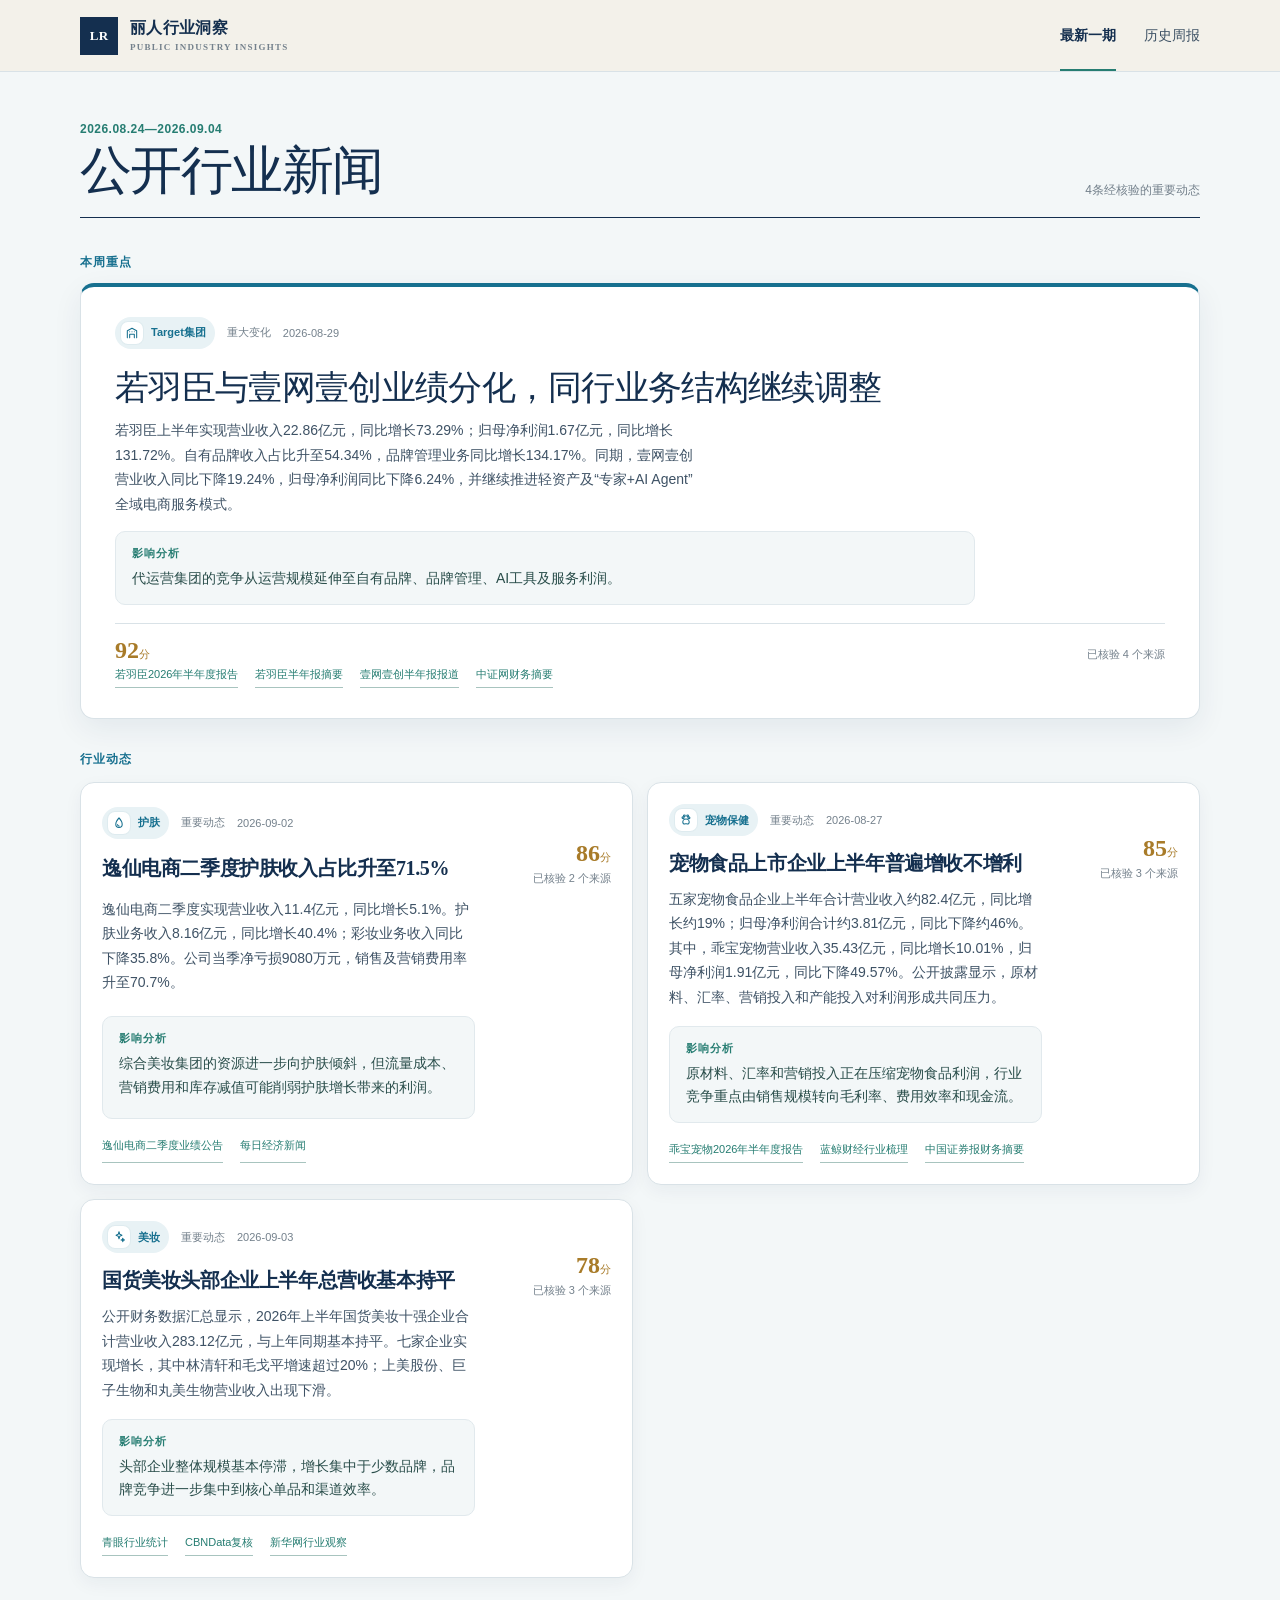
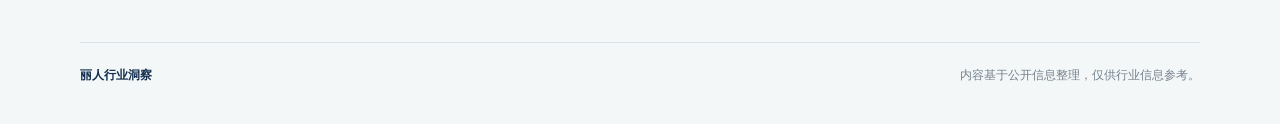
==== index.html @ 3c12c015 "publish: launch industry insights" ====
<!doctype html>
<html lang="zh-CN">
<head>
  <meta charset="utf-8">
  <meta name="viewport" content="width=device-width, initial-scale=1">
  <meta name="description" content="丽人行业洞察：美妆、护肤、宠物保健、Target集团及电商AI公开行业信息。">
  <title>丽人行业洞察</title>
  <link rel="stylesheet" href="assets/styles.css">
</head>
<body>
  <header class="site-header">
    <a class="brand" href="#latest" aria-label="丽人行业洞察首页"><span class="brand-mark">LR</span><span>丽人行业洞察<small>PUBLIC INDUSTRY INSIGHTS</small></span></a>
    <nav aria-label="主导航"><a href="#latest" data-route="latest">最新一期</a><a href="#history" data-route="history">历史周报</a></nav>
  </header>
  <main id="content" tabindex="-1"></main>
  <footer><span>丽人行业洞察</span><p>内容基于公开信息整理，仅供行业信息参考。</p></footer>
  <script type="module" src="assets/app.js"></script>
</body>
</html>
---- assets/styles.css ----
:root{--ink:#142f4f;--body:#3e5265;--muted:#74818c;--paper:#f3f7f8;--surface:#fff;--line:#d9e2e7;--blue:#17708f;--blue-soft:#e8f2f5;--teal:#267d72;--teal-soft:#e9f3f1;--amber:#a87b29;--radius:14px;--max:1120px;color-scheme:light}
*{box-sizing:border-box}html{background:var(--paper);scroll-behavior:smooth;overflow-x:hidden}body{margin:0;background:var(--paper);color:var(--ink);font-family:"Microsoft YaHei","PingFang SC",sans-serif;overflow-x:hidden}::selection{background:#cfe0dc;color:var(--ink)}
a{color:inherit}.site-header{height:72px;padding:0 max(24px,calc((100vw - var(--max))/2));display:flex;align-items:center;justify-content:space-between;border-bottom:1px solid var(--line);background:rgba(244,241,234,.96);position:sticky;top:0;z-index:10}.brand{display:flex;gap:12px;align-items:center;text-decoration:none;font-weight:800;letter-spacing:.02em}.brand-mark{display:grid;place-items:center;width:38px;height:38px;background:var(--ink);color:#fff;font-family:Georgia,serif;font-size:13px}.brand small{display:block;margin-top:3px;font:600 9px/1.2 Georgia,serif;letter-spacing:.14em;color:var(--muted)}
nav{display:flex;height:100%;gap:28px}nav a{display:flex;align-items:center;min-height:44px;text-decoration:none;font-size:14px;color:var(--body);position:relative}nav a:hover{color:var(--teal)}nav a.active{color:var(--ink);font-weight:700}nav a.active:after{content:"";position:absolute;left:0;right:0;bottom:0;height:2px;background:var(--teal)}
main{width:min(var(--max),calc(100% - 40px));min-height:72vh;margin:0 auto;padding:48px 0 64px}.issue-heading{display:grid;grid-template-columns:1fr auto;gap:6px 28px;align-items:end;margin-bottom:36px;padding-bottom:18px;border-bottom:1px solid var(--ink)}.issue-heading h1{grid-column:1;margin:0;font-family:Georgia,"Microsoft YaHei",serif;font-size:clamp(36px,5vw,52px);font-weight:500;line-height:1.05;letter-spacing:-.03em}.issue-heading p{grid-column:2;margin:0;color:var(--muted);font-size:12px;line-height:1.5}.issue-heading .date-range{grid-column:1;grid-row:1;color:var(--teal);font-size:12px;font-weight:700;font-variant-numeric:tabular-nums;letter-spacing:.04em}
.section-label{margin:0 0 12px;color:var(--blue);font-size:12px;font-weight:800;letter-spacing:.08em}.featured-wrap{margin-bottom:32px}.news-card{min-width:0;padding:21px;border:1px solid var(--line);border-radius:var(--radius);background:var(--surface);display:grid;grid-template-columns:minmax(0,1fr) 112px;column-gap:24px;box-shadow:0 6px 18px rgba(20,47,79,.05)}.news-card.featured{display:block;padding:30px 34px;background:var(--surface);border:1px solid var(--line);border-top:4px solid var(--blue);border-radius:var(--radius);box-shadow:0 10px 30px rgba(20,47,79,.07)}.card-meta{grid-column:1/-1;display:flex;flex-wrap:wrap;gap:6px 12px;align-items:center;color:var(--muted);font-size:11px;font-variant-numeric:tabular-nums}.category-badge{display:inline-flex;align-items:center;gap:7px;padding:4px 9px 4px 5px;border-radius:999px;background:var(--blue-soft);color:var(--blue)}.category-icon{width:24px;height:24px;padding:5px;border-radius:8px;background:#fff;box-shadow:inset 0 0 0 1px rgba(23,112,143,.14)}.category{color:inherit;font-weight:800}.news-card h2{grid-column:1;margin:14px 0 9px;font-family:Georgia,"Microsoft YaHei",serif;font-size:20px;font-weight:600;line-height:1.38;letter-spacing:-.02em;text-wrap:balance}.featured h2{max-width:880px;margin-top:18px;font-size:clamp(27px,3vw,34px);font-weight:500;line-height:1.25}.headline-link{text-decoration:none}.headline-link:hover{text-decoration:underline;text-decoration-thickness:1px;text-underline-offset:5px}.news-card>p{grid-column:1;font-size:14px;line-height:1.75;color:var(--body);margin:0 0 15px;max-width:72ch}.featured>p{font-size:14px;max-width:75ch}
.impact{grid-column:1;margin:2px 0 14px;padding:14px 16px;background:var(--paper);border:1px solid #e1e9ed;border-radius:10px}.impact h3{margin:0 0 6px;font-size:11px;letter-spacing:.08em;color:var(--teal)}.impact p{margin:0;color:#294d4a;font-size:14px;line-height:1.65}.featured .impact{max-width:860px}
.card-foot{grid-column:2;grid-row:2/5;align-self:start;display:flex;flex-direction:column;align-items:flex-end;gap:6px;color:var(--muted);font-size:11px}.featured .card-foot{margin-top:18px;padding-top:14px;border-top:1px solid var(--line);flex-direction:row;align-items:baseline;justify-content:space-between}.score{color:var(--amber);font-variant-numeric:tabular-nums}.score strong{font:600 24px/1 Georgia,serif}.sources{grid-column:1;display:flex;gap:7px;flex-wrap:wrap}.sources a{font-size:11px;text-decoration:none;color:var(--teal);padding:5px 0;margin-right:10px;border-bottom:1px solid #a8c4bf;overflow-wrap:anywhere}.sources a:hover{color:var(--ink);border-color:var(--ink)}.news-list{display:grid;grid-template-columns:repeat(2,minmax(0,1fr));gap:14px}.news-list>.section-label{grid-column:1/-1;margin-bottom:0}
.history-list{display:grid;gap:0;border-top:1px solid var(--ink)}.history-row{display:flex;justify-content:space-between;align-items:center;padding:25px 4px;border-bottom:1px solid var(--line);text-decoration:none}.history-row:hover{color:var(--teal)}.history-row span{display:flex;flex-direction:column;gap:7px}.history-row strong{font-family:Georgia,"Microsoft YaHei",serif;font-size:20px;font-weight:600}.history-row small{color:var(--muted)}.history-row em{font-style:normal;color:var(--amber);font-weight:700}.empty{background:var(--surface);padding:72px 30px;text-align:center;color:var(--body);box-shadow:0 12px 40px rgba(19,42,66,.06)}
footer{max-width:var(--max);margin:0 auto;padding:24px 0 40px;border-top:1px solid var(--line);display:flex;justify-content:space-between;color:var(--muted);font-size:12px}footer span{font-weight:800;color:var(--ink)}footer p{margin:0}a:focus-visible{outline:3px solid #d3a441;outline-offset:4px}
@media(max-width:760px){.site-header{height:62px;padding:0 14px}.brand small{display:none}.brand-mark{width:32px;height:32px}nav{gap:14px}nav a{font-size:13px}main{width:min(100% - 24px,var(--max));padding:32px 0 44px}.issue-heading{display:block;margin-bottom:28px;padding-bottom:16px}.issue-heading h1{font-size:34px}.issue-heading p{margin-top:10px}.issue-heading .date-range{margin:0 0 8px}.featured-wrap{margin-bottom:28px}.news-list{grid-template-columns:1fr;gap:12px}.news-list>.section-label{grid-column:auto}.news-card,.news-card.featured{display:block;padding:18px}.news-card.featured{padding:21px 18px}.news-card h2,.featured h2{font-size:20px;margin-top:14px}.news-card>p,.featured>p{font-size:14px}.impact{padding:13px 14px;margin-bottom:14px}.card-foot,.featured .card-foot{margin-top:15px;padding-top:12px;border-top:1px solid var(--line);display:flex;flex-direction:row;align-items:baseline;justify-content:space-between}.sources{margin-top:9px}.history-row{padding:18px 2px}footer{margin:0 12px;padding:18px 0 24px;display:block}footer p{margin-top:6px;line-height:1.6}}
@media(prefers-reduced-motion:reduce){html{scroll-behavior:auto}*{transition:none!important}}
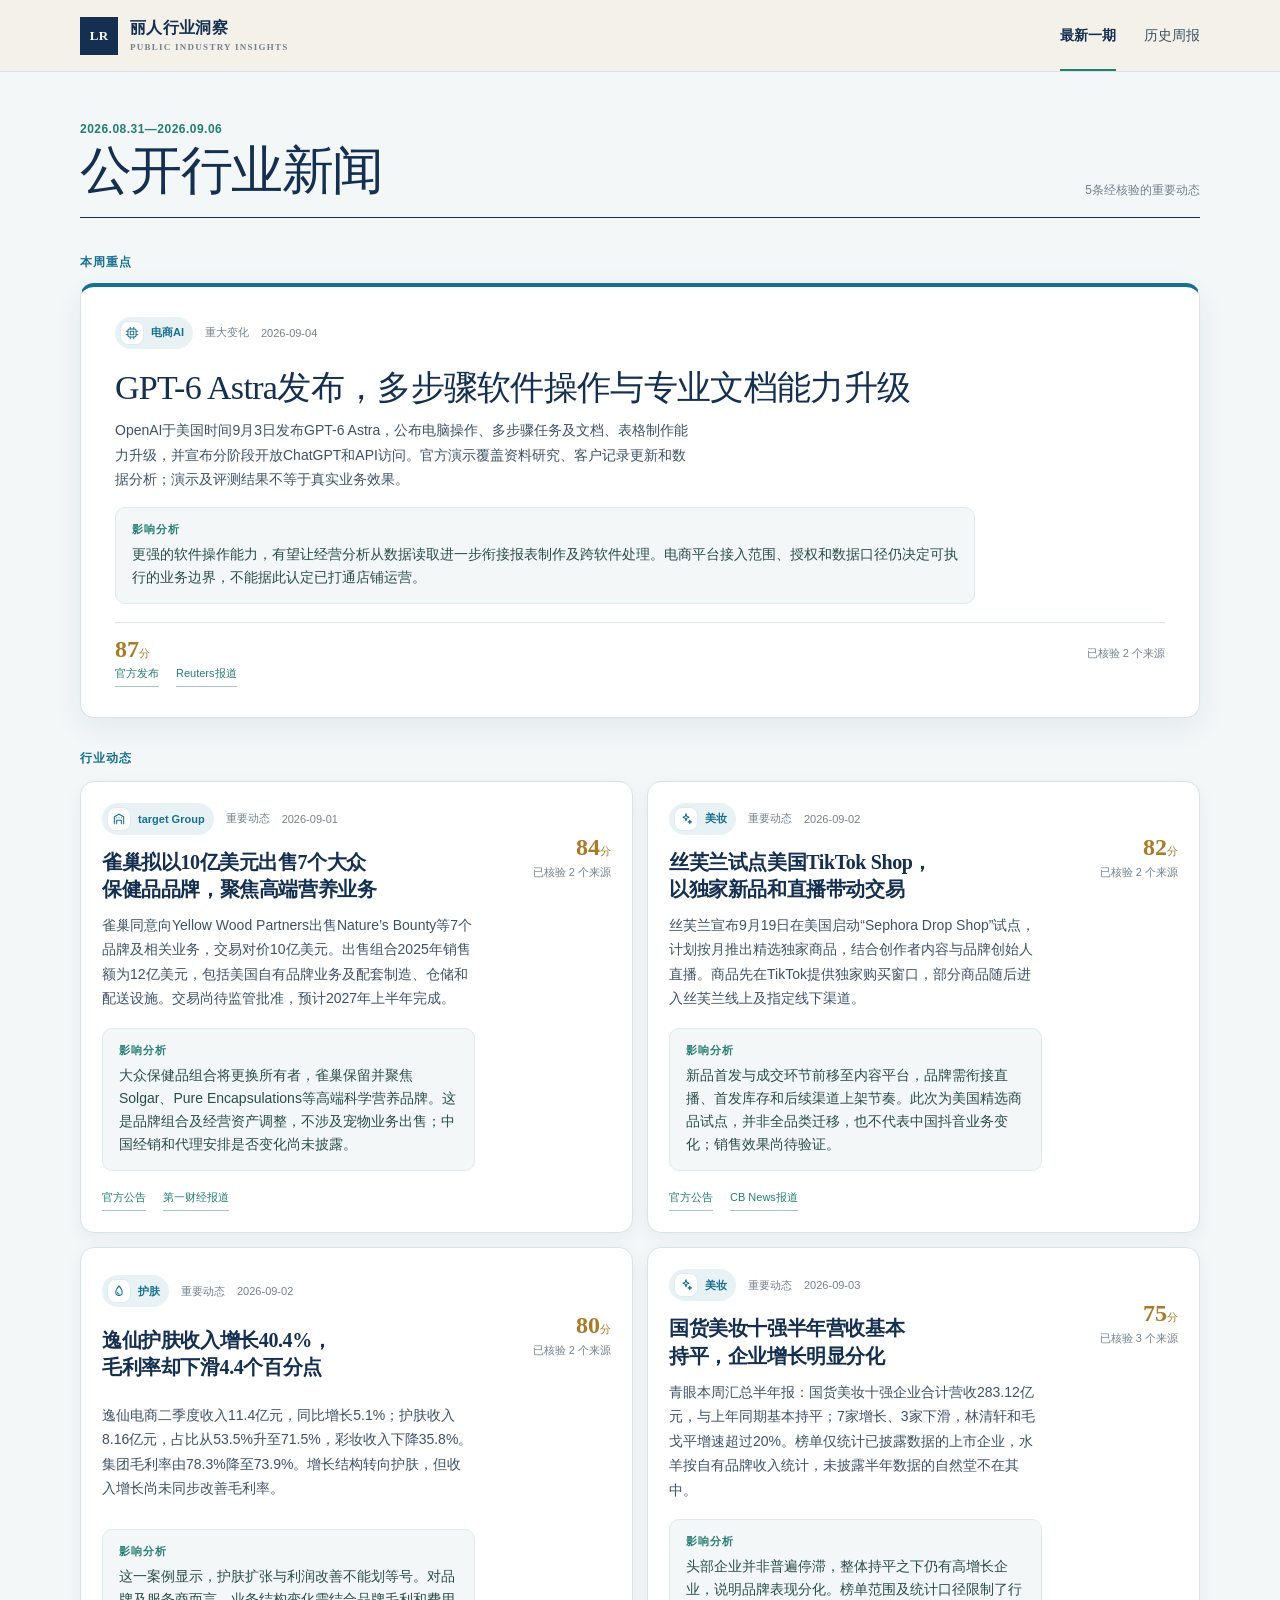
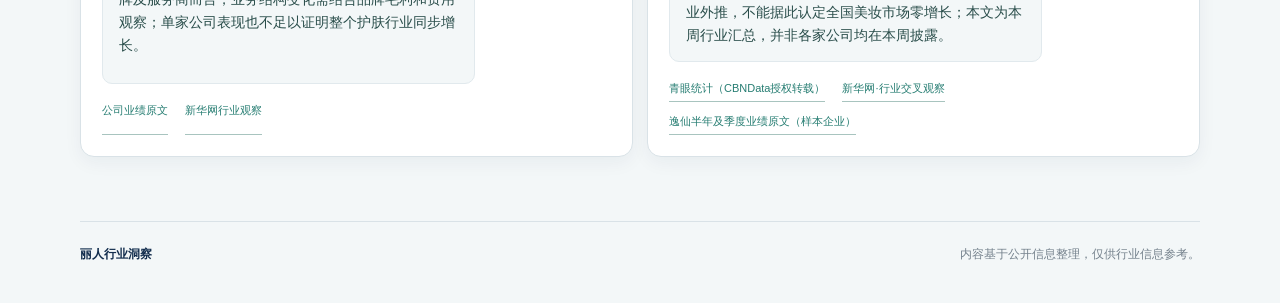
==== commit c85a69ff: "Rename Target category to target Group" ====
--- a/index.html
+++ b/index.html
@@ -3,7 +3,7 @@
 <head>
   <meta charset="utf-8">
   <meta name="viewport" content="width=device-width, initial-scale=1">
-  <meta name="description" content="丽人行业洞察：美妆、护肤、宠物保健、Target集团及电商AI公开行业信息。">
+  <meta name="description" content="丽人行业洞察：美妆、护肤、宠物保健、target Group及电商AI公开行业信息。">
   <title>丽人行业洞察</title>
   <link rel="stylesheet" href="assets/styles.css">
 </head>
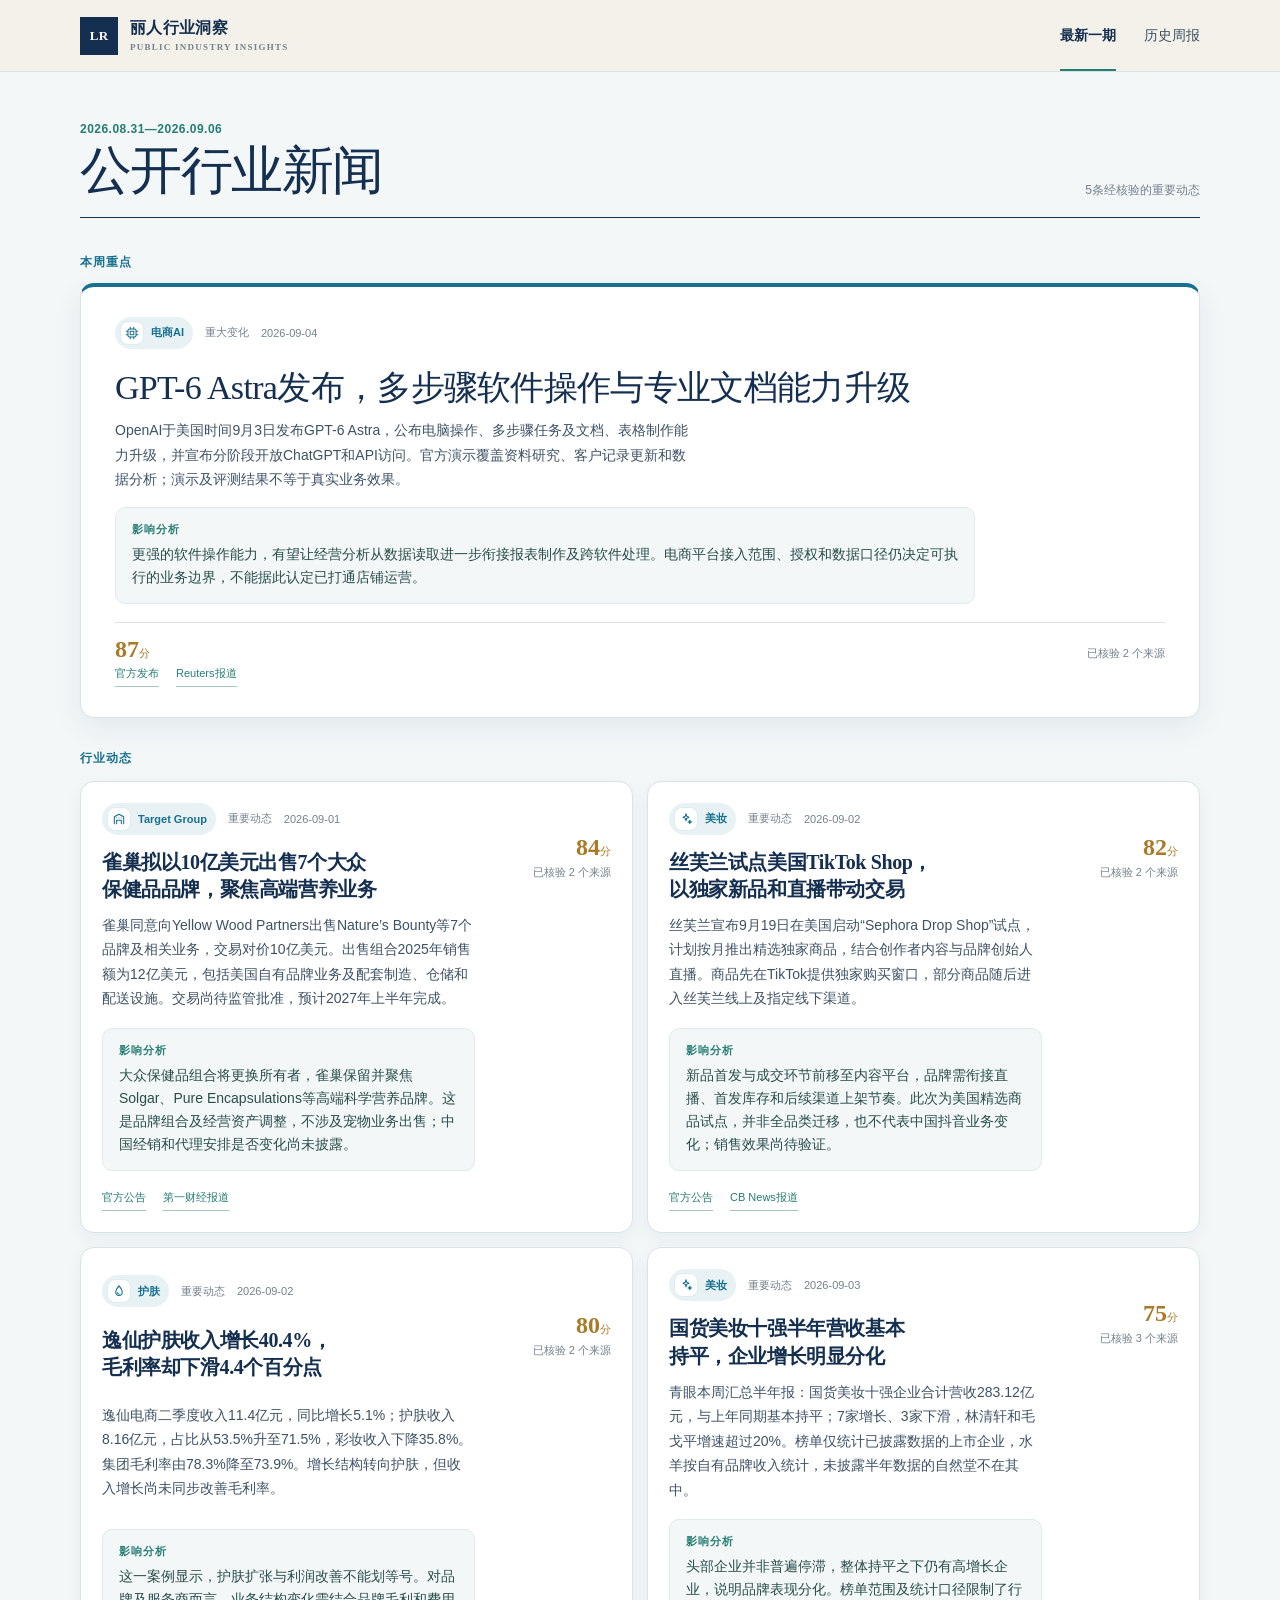
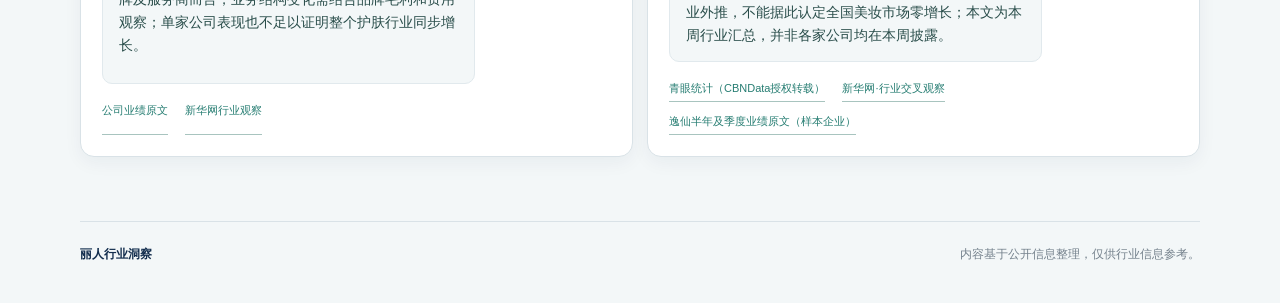
==== commit 03b15bb8: "Use approved Target Group capitalization" ====
--- a/index.html
+++ b/index.html
@@ -3,7 +3,7 @@
 <head>
   <meta charset="utf-8">
   <meta name="viewport" content="width=device-width, initial-scale=1">
-  <meta name="description" content="丽人行业洞察：美妆、护肤、宠物保健、target Group及电商AI公开行业信息。">
+  <meta name="description" content="丽人行业洞察：美妆、护肤、宠物保健、Target Group及电商AI公开行业信息。">
   <title>丽人行业洞察</title>
   <link rel="stylesheet" href="assets/styles.css">
 </head>
